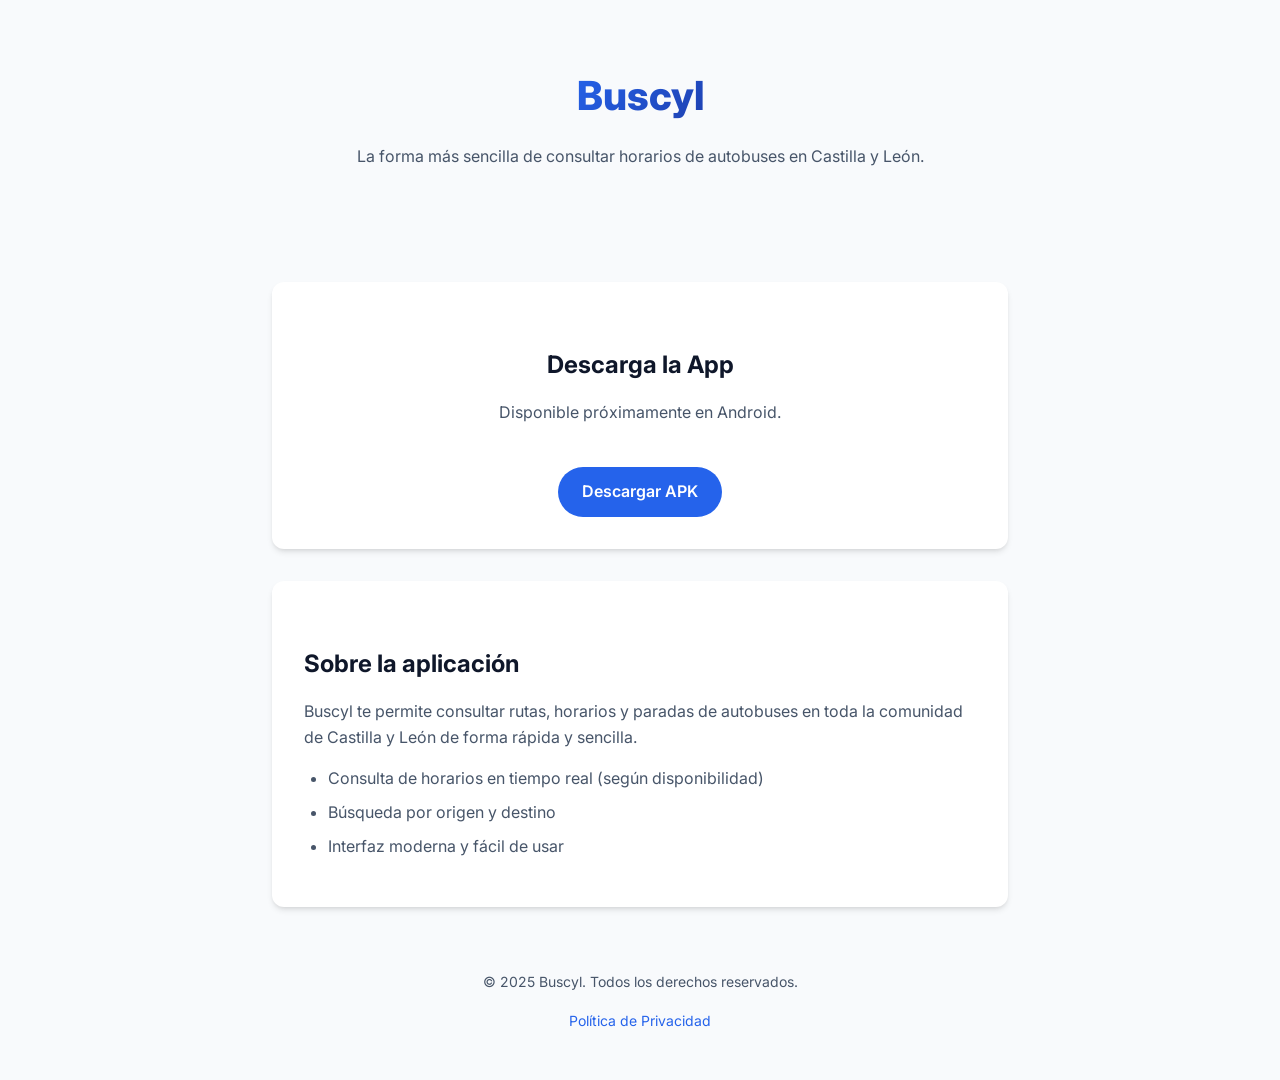
==== docs/index.html @ 86cccedb "First commit" ====
<!DOCTYPE html>
<html lang="es">
<head>
    <meta charset="UTF-8">
    <meta name="viewport" content="width=device-width, initial-scale=1.0">
    <title>Buscyl - Horarios de Autobuses en Castilla y León</title>
    <link rel="stylesheet" href="css/style.css">
    <link href="https://fonts.googleapis.com/css2?family=Inter:wght@400;600;800&display=swap" rel="stylesheet">
</head>
<body>
    <div class="container">
        <header>
            <div class="logo">Buscyl</div>
            <p>La forma más sencilla de consultar horarios de autobuses en Castilla y León.</p>
        </header>

        <main>
            <div class="card" style="text-align: center;">
                <h2>Descarga la App</h2>
                <p>Disponible próximamente en Android.</p>
                <br>
                <a href="#" class="btn">Descargar APK</a>
            </div>

            <div class="card">
                <h2>Sobre la aplicación</h2>
                <p>Buscyl te permite consultar rutas, horarios y paradas de autobuses en toda la comunidad de Castilla y León de forma rápida y sencilla.</p>
                <ul>
                    <li>Consulta de horarios en tiempo real (según disponibilidad)</li>
                    <li>Búsqueda por origen y destino</li>
                    <li>Interfaz moderna y fácil de usar</li>
                </ul>
            </div>
        </main>

        <footer class="footer">
            <p>&copy; 2025 Buscyl. Todos los derechos reservados.</p>
            <p><a href="privacy.html" style="color: var(--primary-color); text-decoration: none;">Política de Privacidad</a></p>
        </footer>
    </div>
</body>
</html>
---- docs/css/style.css ----
:root {
    --primary-color: #2563eb;
    --primary-dark: #1e40af;
    --secondary-color: #64748b;
    --background-color: #f8fafc;
    --surface-color: #ffffff;
    --text-color: #0f172a;
    --text-light: #475569;
    --border-color: #e2e8f0;
    --radius: 12px;
    --shadow: 0 4px 6px -1px rgb(0 0 0 / 0.1), 0 2px 4px -2px rgb(0 0 0 / 0.1);
}

* {
    box-sizing: border-box;
    margin: 0;
    padding: 0;
}

body {
    font-family: 'Inter', system-ui, -apple-system, sans-serif;
    background-color: var(--background-color);
    color: var(--text-color);
    line-height: 1.6;
}

.container {
    max-width: 800px;
    margin: 0 auto;
    padding: 2rem;
}

header {
    text-align: center;
    margin-bottom: 4rem;
    padding: 2rem 0;
}

.logo {
    font-size: 2.5rem;
    font-weight: 800;
    background: linear-gradient(135deg, var(--primary-color), var(--primary-dark));
    -webkit-background-clip: text;
    -webkit-text-fill-color: transparent;
    margin-bottom: 1rem;
    display: inline-block;
}

.card {
    background: var(--surface-color);
    border-radius: var(--radius);
    padding: 2rem;
    box-shadow: var(--shadow);
    margin-bottom: 2rem;
}

h1 {
    font-size: 2rem;
    margin-bottom: 1.5rem;
    color: var(--text-color);
}

h2 {
    font-size: 1.5rem;
    margin-top: 2rem;
    margin-bottom: 1rem;
    color: var(--text-color);
}

p {
    margin-bottom: 1rem;
    color: var(--text-light);
}

ul {
    margin-bottom: 1rem;
    padding-left: 1.5rem;
    color: var(--text-light);
}

li {
    margin-bottom: 0.5rem;
}

.footer {
    text-align: center;
    margin-top: 4rem;
    color: var(--secondary-color);
    font-size: 0.875rem;
}

.btn {
    display: inline-block;
    background-color: var(--primary-color);
    color: white;
    padding: 0.75rem 1.5rem;
    border-radius: 50px;
    text-decoration: none;
    font-weight: 600;
    transition: transform 0.2s, box-shadow 0.2s;
}

.btn:hover {
    transform: translateY(-2px);
    box-shadow: 0 10px 15px -3px rgb(37 99 235 / 0.3);
}

@media (max-width: 600px) {
    .container {
        padding: 1rem;
    }
    
    .logo {
        font-size: 2rem;
    }
}
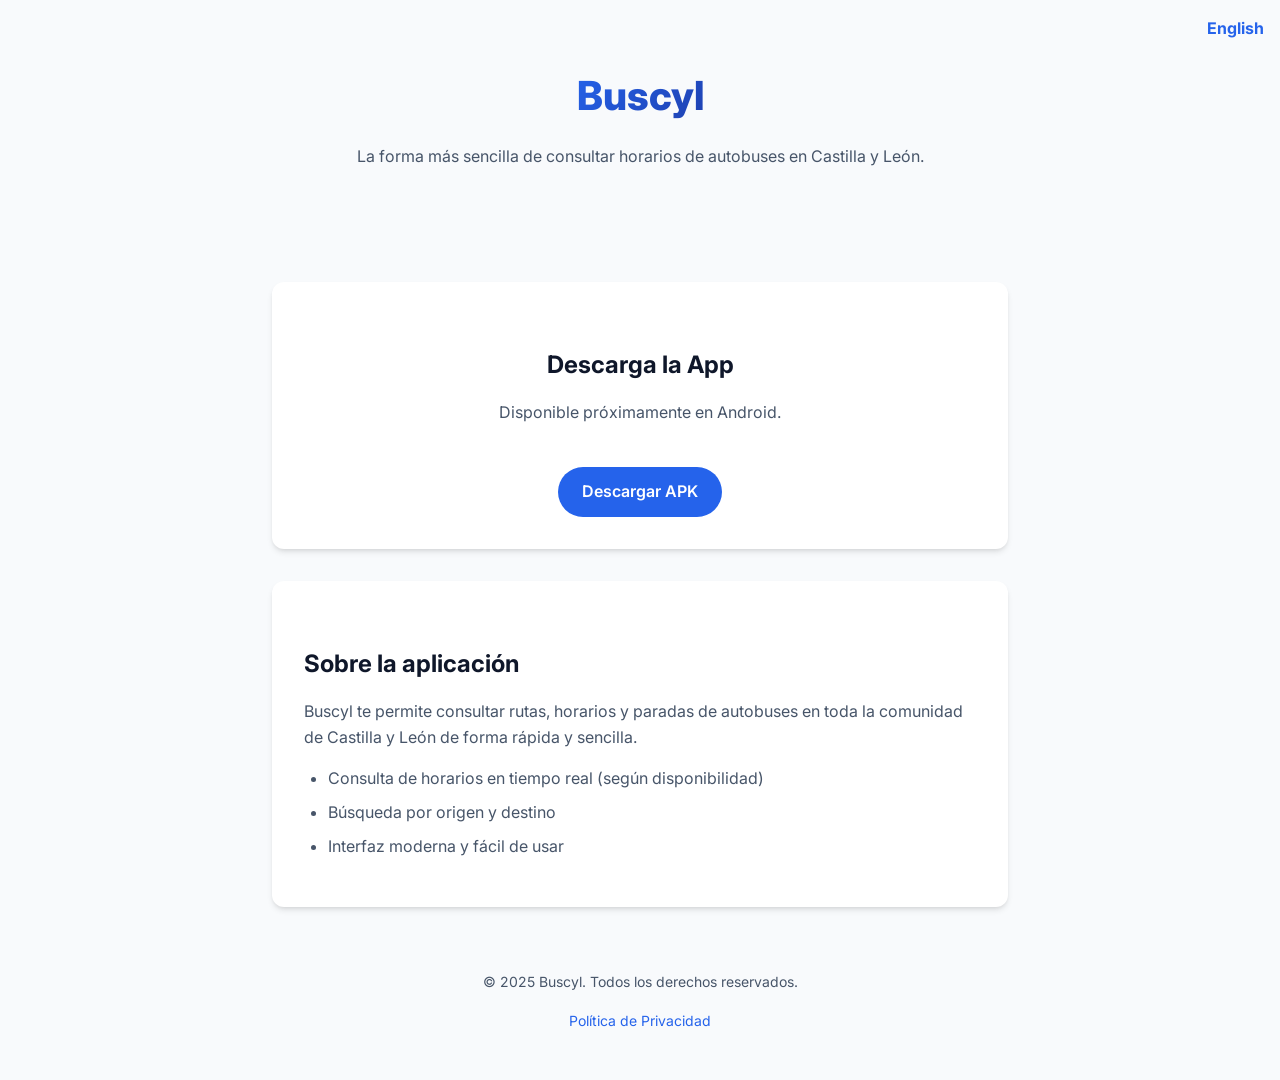
==== commit def52c44: "Añadir soporte multiidioma (ES/EN) y políticas de privacidad" ====
--- a/docs/index.html
+++ b/docs/index.html
@@ -1,42 +1,14 @@
 <!DOCTYPE html>
 <html lang="es">
+
 <head>
     <meta charset="UTF-8">
-    <meta name="viewport" content="width=device-width, initial-scale=1.0">
-    <title>Buscyl - Horarios de Autobuses en Castilla y León</title>
-    <link rel="stylesheet" href="css/style.css">
-    <link href="https://fonts.googleapis.com/css2?family=Inter:wght@400;600;800&display=swap" rel="stylesheet">
+    <meta http-equiv="refresh" content="0; url=es/index.html">
+    <title>Redirecting...</title>
 </head>
+
 <body>
-    <div class="container">
-        <header>
-            <div class="logo">Buscyl</div>
-            <p>La forma más sencilla de consultar horarios de autobuses en Castilla y León.</p>
-        </header>
+    <p>Si no eres redirigido automáticamente, <a href="es/index.html">haz clic aquí</a>.</p>
+</body>
 
-        <main>
-            <div class="card" style="text-align: center;">
-                <h2>Descarga la App</h2>
-                <p>Disponible próximamente en Android.</p>
-                <br>
-                <a href="#" class="btn">Descargar APK</a>
-            </div>
-
-            <div class="card">
-                <h2>Sobre la aplicación</h2>
-                <p>Buscyl te permite consultar rutas, horarios y paradas de autobuses en toda la comunidad de Castilla y León de forma rápida y sencilla.</p>
-                <ul>
-                    <li>Consulta de horarios en tiempo real (según disponibilidad)</li>
-                    <li>Búsqueda por origen y destino</li>
-                    <li>Interfaz moderna y fácil de usar</li>
-                </ul>
-            </div>
-        </main>
-
-        <footer class="footer">
-            <p>&copy; 2025 Buscyl. Todos los derechos reservados.</p>
-            <p><a href="privacy.html" style="color: var(--primary-color); text-decoration: none;">Política de Privacidad</a></p>
-        </footer>
-    </div>
-</body>
-</html>
+</html>
